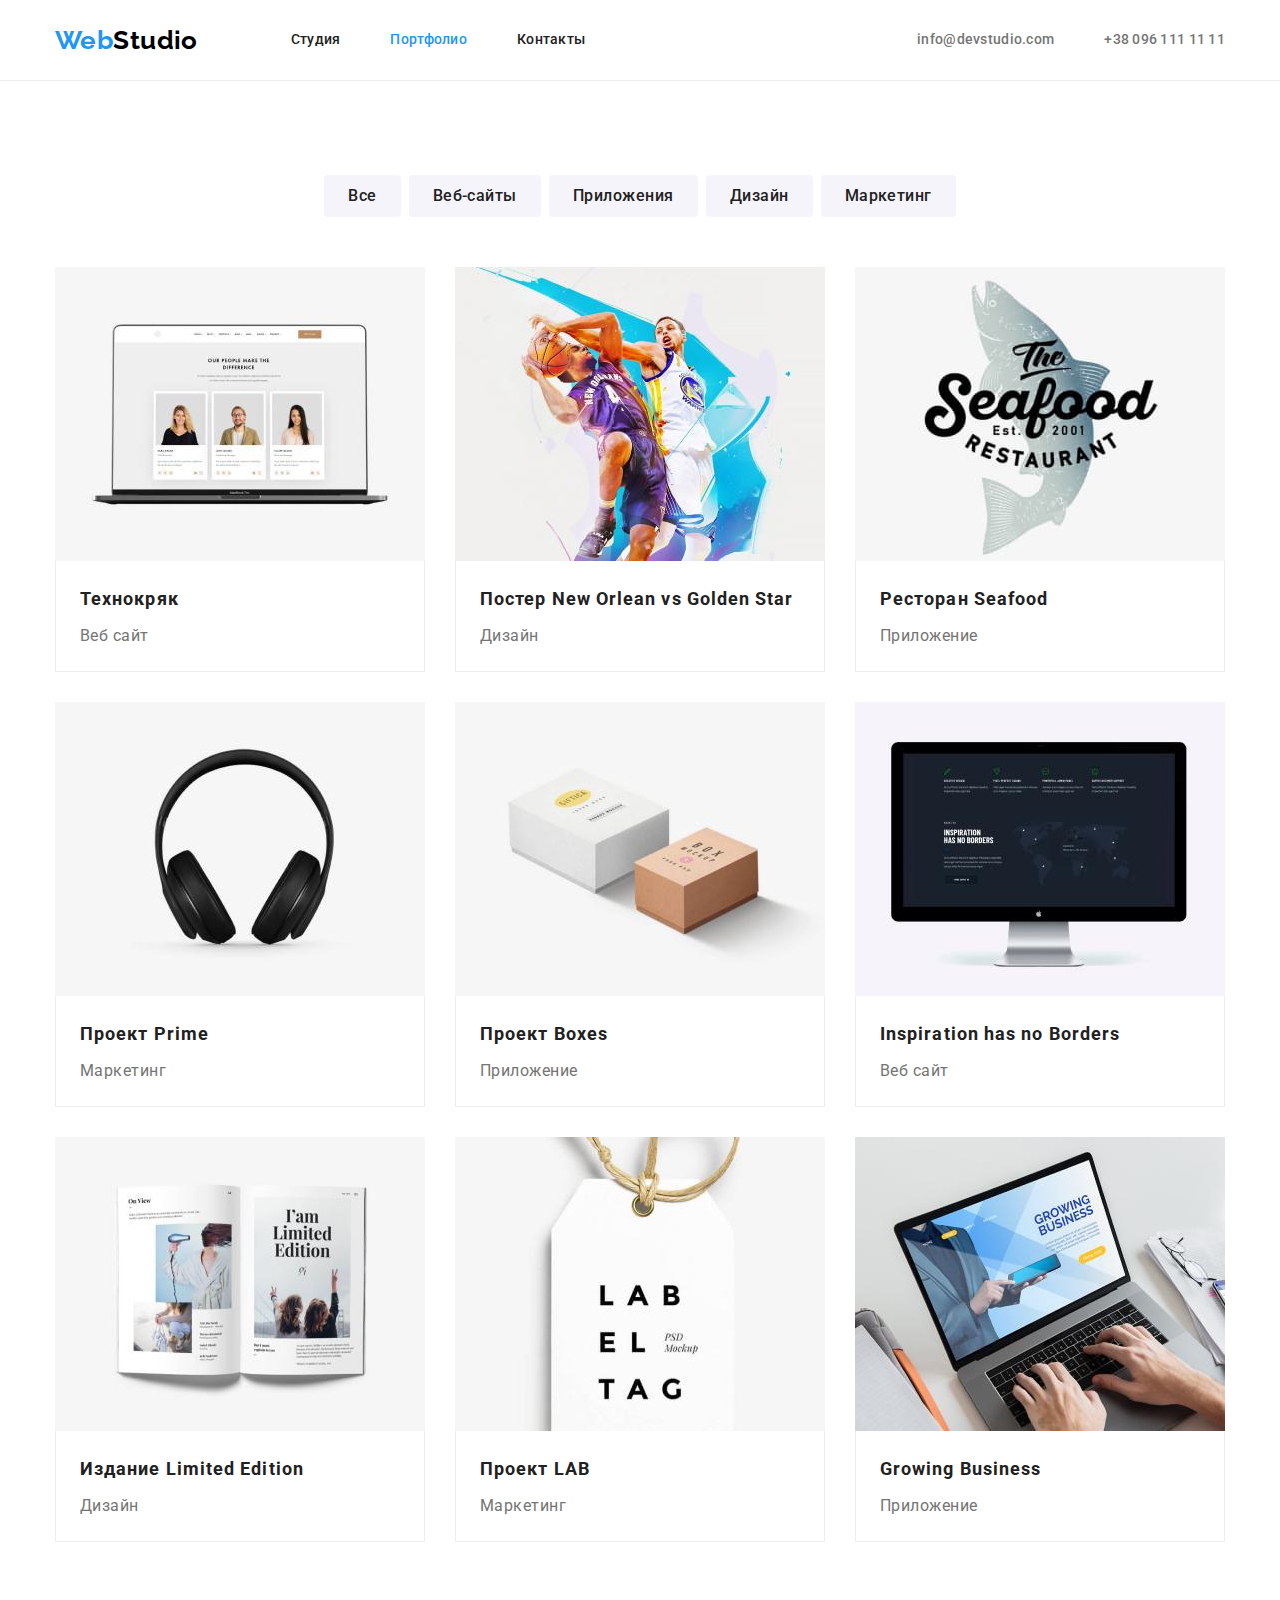
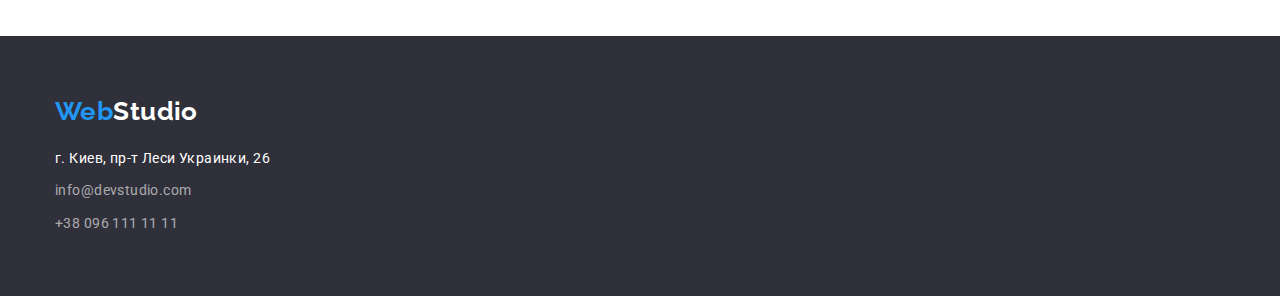
==== portfolio.html @ 7b64c640 "ДЗ-3" ====
<!DOCTYPE html>
<html lang="ru">
  <head>
    <meta charset="UTF-8" />
    <meta name="viewport" content="width=device-width, initial-scale=1.0" />
    <title lang="en">WebStudio</title>
    <link rel="preconnect" href="https://fonts.googleapis.com" />
    <link rel="preconnect" href="https://fonts.gstatic.com" crossorigin />
    <link
      href="https://fonts.googleapis.com/css2?family=Raleway:wght@700&family=Roboto:wght@400;500;700;900&display=swap"
      rel="stylesheet"
    />
    <link
      rel="stylesheet"
      href="https://cdnjs.cloudflare.com/ajax/libs/modern-normalize/0.6.0/modern-normalize.min.css"
    />
    <link rel="stylesheet" href="./css/styles.css" />
  </head>
  <body>
    <!-- Header -->
    <header>
      <div class="container header-container">
        <nav>
          <a lang="en" class="logo" href="./index.html"
            >Web<span class="h-studio">Studio</span></a
          >
          <ul class="site-nav list">
            <li class="item">
              <a href="./index.html" class="link">Студия</a>
            </li>
            <li class="item">
              <a href="./portfolio.html" class="link current">Портфолио</a>
            </li>
            <li class="item">
              <a href="./contacts.html" class="link">Контакты</a>
            </li>
          </ul>
        </nav>
        <ul class="contact-list list">
          <li class="item">
            <a href="mailto:info@devstudio.com" class="h-mail-tel"
              >info@devstudio.com</a
            >
          </li>
          <li class="item">
            <a href="tel:+380961111111" class="h-mail-tel">+38 096 111 11 11</a>
          </li>
        </ul>
      </div>
    </header>

    <main>
      <!--  Portfolio filter and set -->

      <!-- Portfolio filter -->

      <section class="section portfolio-section">
        <div class="container portfolio-container">
          <ul class="filter-list list">
            <li class="item">
              <button type="button" class="port-button all">Все</button>
            </li>
            <li class="item">
              <button type="button" class="port-button web-sites">
                Веб-сайты
              </button>
            </li>
            <li class="item">
              <button type="button" class="port-button apps">Приложения</button>
            </li>
            <li class="item">
              <button type="button" class="port-button design">Дизайн</button>
            </li>
            <li class="item">
              <button type="button" class="port-button marketing">
                Маркетинг
              </button>
            </li>
          </ul>

          <!-- Portfolio set -->

          <ul class="portfolio-list list">
            <li class="portfolio-list-item grid">
              <img
                src="./images/1ws-tehnokryak.jpg"
                alt="Фото страницы сайта"
              />
              <div class="portfolio-text">
                <h3 class="title">Технокряк</h3>
                <p>Веб сайт</p>
              </div>
            </li>
            <li class="portfolio-list-item grid">
              <img
                src="./images/2des-no-gs.jpg"
                alt="Фото баскетбольного постера"
              />
              <div class="portfolio-text">
                <h3 lang="en" class="title">
                  Постер New Orlean vs Golden Star
                </h3>
                <p>Дизайн</p>
              </div>
            </li>
            <li class="portfolio-list-item grid">
              <img
                src="./images/3app-seafood.jpg"
                alt="Логотип ресторана Сифуд"
              />
              <div class="portfolio-text">
                <h3 lang="en" class="title">Ресторан Seafood</h3>
                <p>Приложение</p>
              </div>
            </li>
            <li class="portfolio-list-item grid">
              <img src="./images/4market-prime.jpg" alt="Фото наушников" />
              <div class="portfolio-text">
                <h3 lang="en" class="title">Проект Prime</h3>
                <p>Маркетинг</p>
              </div>
            </li>
            <li class="portfolio-list-item grid">
              <img src="./images/5app-boxes.jpg" alt="Фото двух коробок" />
              <div class="portfolio-text">
                <h3 lang="en" class="title">Проект Boxes</h3>
                <p>Приложение</p>
              </div>
            </li>
            <li class="portfolio-list-item grid">
              <img
                src="./images/6ws-inspiration.jpg"
                alt="Фото страницы веб-сайта"
              />
              <div class="portfolio-text">
                <h3 lang="en" class="title">Inspiration has no Borders</h3>
                <p>Веб сайт</p>
              </div>
            </li>
            <li class="portfolio-list-item grid">
              <img
                src="./images/7des-le.jpg"
                alt="Фото страниц печатного издания"
              />
              <div class="portfolio-text">
                <h3 lang="en" class="title">Издание Limited Edition</h3>
                <p>Дизайн</p>
              </div>
            </li>
            <li class="portfolio-list-item grid">
              <img src="./images/8market-lab.jpg" alt="Фото этикетки" />
              <div class="portfolio-text">
                <h3 lang="en" class="title">Проект LAB</h3>
                <p>Маркетинг</p>
              </div>
            </li>
            <li class="portfolio-list-item grid">
              <img src="./images/9app-gb.jpg" alt="Фото экрана с приложением" />
              <div class="portfolio-text">
                <h3 lang="en" class="title">Growing Business</h3>
                <p>Приложение</p>
              </div>
            </li>
          </ul>
        </div>
      </section>
    </main>

    <!-- Footer -->
    <footer>
      <div class="container footer-container">
        <a lang="en" class="f-logo" href="./index.html"
          >Web<span class="f-studio">Studio</span></a
        ><br />
        <address>
          <p>г. Киев, пр-т Леси Украинки, 26</p>
          <a href="mailto:info@devstudio.com" class="f-mail-tel"
            >info@devstudio.com</a
          ><br />
          <a href="tel:+380961111111" class="f-mail-tel">+38 096 111 11 11</a>
        </address>
      </div>
    </footer>
  </body>
</html>
---- css/styles.css ----
/* цвет заголовков #212121 */
/* цвет текста   #757575; */
/* белый #FFFFFF  */
/* вторичный цвет фона #F5F4FA; */
/* акцент #2196F3 */
/* цвет фона Героя #2F303A */

:root {
  --title-text-color: #212121;
  --primary-text-color: #757575;
  --primary-white-color: #ffffff;
  --primary-black-color: #000;
  --second-background-color: #f5f4fa;
  --dark-background-color: #2f303a;
  --accent-color: #2196f3;
  --opasity-white-color: rgba(255, 255, 255, 0.6);
  --border-color: #eeeeee;
  --border-header--color: #ececec;
  /* --number: 3; */
}

/* .grid {
  flex-basis: calc(100% - 30px * (var(--number)) / var(--number));
} */

h1,
h2,
h3,
h4,
h5,
h6,
p,
ul {
  margin: 0;
  padding: 0;
}

img {
  display: block;
}
body {
  background-color: var(--primary-white-color);
  color: var(--primary-text-color);
  font-family: Roboto, sans-serif;
  letter-spacing: 0.03em;
  font-size: 14px;
  line-height: 1.71;
}
.container {
  margin-left: auto;
  margin-right: auto;
  width: 1200px;
  padding-left: 15px;
  padding-right: 15px;
}
/* Sections */

.section-title {
  color: var(--title-text-color);
  font-weight: bold;
  font-size: 36px;
  line-height: 1.17;
  text-align: center;
  letter-spacing: 0.03em;
  margin-bottom: 50px;
}

.list {
  list-style: none;
}

/* Header */

header {
  border-bottom: 1px solid var(--border-header--color);
}
/* Navi */
/* Logo */
.header-container {
  display: flex;
  align-items: center;
  justify-content: space-between;
}
nav {
  display: flex;
  align-items: center;
}
.site-nav {
  display: flex;
  align-items: center;
}
.site-nav .item:not(:last-child) {
  margin-right: 50px;
}
.logo,
.f-logo {
  color: var(--accent-color);
  font-family: Raleway, sans-serif;
  font-weight: bold;
  font-size: 26px;
  line-height: 1.19;
  text-decoration: none;
}
.logo {
  margin-right: 93px;
}
.h-studio {
  color: var(--primary-black-color);
}

/* Navi links*/
.site-nav .link,
.h-mail-tel {
  display: block;
  padding: 32px 0;

  color: var(--title-text-color);
  font-weight: 500;
  line-height: 1.14;
  letter-spacing: 0.02em;
  text-decoration: none;
}

.site-nav .link:hover,
.site-nav .link:focus {
  color: var(--accent-color);
}

.site-nav .link.current {
  color: var(--accent-color);
}

/* mail, tel */

.contact-list {
  display: flex;
}
.contact-list .item + .item {
  margin-left: 50px;
}
.h-mail-tel {
  color: var(--primary-text-color);
  font-weight: 500;
  line-height: 1.14;
  letter-spacing: 0.02em;
  text-decoration: none;
}

.h-mail-tel:hover,
.h-mail-tel:focus {
  color: var(--accent-color);
}

/* Hero */

.hero-section {
  padding-top: 200px;
  padding-bottom: 200px;
  background-color: var(--dark-background-color);
}

.hero-title {
  width: 696px;
  margin: 0 auto;
  text-align: center;

  color: var(--primary-white-color);
  font-weight: 900;
  font-size: 44px;
  line-height: 1.36;
  letter-spacing: 0.06em;

  text-transform: uppercase;
  margin-bottom: 30px;
}
/* Hero Button */
.hero-button {
  display: block;
  margin: 0 auto;
  padding: 10px 32px;

  font-family: inherit;
  color: var(--primary-white-color);
  background-color: var(--accent-color);
  font-weight: bold;
  font-size: 16px;
  line-height: 1.87;
  /* identical to box height, or 187% */

  letter-spacing: 0.06em;
  cursor: pointer;
  box-shadow: 0px 4px 4px rgba(0, 0, 0, 0.15);
  border-radius: 4px;
}
.hero-button:hover,
.hero-button:focus {
  color: var(--title-text-color);
  background-color: var(--second-background-color);
}
/* <!-- Feature --> */

.feature-section {
  padding-top: 94px;
  padding-bottom: 94px;
}
.feature-list {
  display: flex;
}
.feature-list-item {
  width: 270px;
}
.feature-list-item:not(:nth-child(4n)) {
  margin-right: 30px;
  /* --number:4 */
}
.feature-list .title {
  color: var(--title-text-color);
  font-size: 14px;
  line-height: 1.14;
  font-weight: bold;
  text-transform: uppercase;
  margin-bottom: 10px;
}

/* Work */
.work-section {
  padding-bottom: 94px;
}
.work-list {
  display: flex;
}
.work-list-item {
  width: 370px;
}
.work-list-item:not(:nth-child(3n)) {
  margin-right: 30px;
}
/* .work-list .grid {
  --number: 4;
} */

/* Team */

.team-section {
  padding-top: 94px;
  padding-bottom: 94px;
  background-color: var(--second-background-color);
}

.team-list {
  display: flex;

  color: var(--primary-text-color);
  font-size: 16px;
  line-height: 1.19;
  /* identical to box height */
  text-align: center;
  letter-spacing: 0.03em;
}

.team-list-item {
  background: #ffffff;
  /* material shadow v1 */

  box-shadow: 0px 1px 3px rgba(0, 0, 0, 0.12), 0px 1px 1px rgba(0, 0, 0, 0.14),
    0px 2px 1px rgba(0, 0, 0, 0.2);
  border-radius: 0px 0px 4px 4px;
}
.team-list-item:not(:nth-child(4n)) {
  margin-right: 30px;
}
.team-list-item img {
  width: 270px;
}

.team-list .title {
  color: var(--title-text-color);
  font-size: 16px;
  font-weight: 500;

  margin-bottom: 10px;
}
.team-text {
  padding: 30px 10px;
}
/* Footer */

footer {
  color: var(--primary-white-color);
  background-color: var(--dark-background-color);
  padding-top: 60px;
  padding-bottom: 60px;
}

.f-logo {
  display: inline-block;
  margin-bottom: 20px;
}
address {
  font-style: normal;
}
.f-studio {
  color: var(--primary-white-color);
}
.f-mail-tel {
  display: inline-block;
  margin-top: 9px;
  color: var(--opasity-white-color);
  text-decoration: none;
}
.f-mail-tel:hover,
.f-mail-tel:focus {
  color: var(--accent-color);
}

/* Portfolio page styles */

.portfolio-section {
  padding-top: 94px;
  padding-bottom: 94px;
}

/* Portfolio filter */

.filter-list {
  display: flex;
  justify-content: center;
  margin-bottom: 50px;
}
.port-button {
  display: block;
  padding: 6px 22px;
  border-color: transparent;
  border-radius: 4px;

  font-family: inherit;
  color: var(--title-text-color);
  background-color: var(--second-background-color);
  font-weight: 500;
  font-size: 16px;
  line-height: 1.62;
  /* identical to box height, or 162% */
  text-align: center;
  letter-spacing: 0.03em;
  cursor: pointer;
}
.port-button:hover,
.port-button:focus {
  color: var(--primary-white-color);
  background-color: var(--accent-color);
  /* shadow-middle */
  box-shadow: 0px 3px 1px rgba(0, 0, 0, 0.1), 0px 1px 2px rgba(0, 0, 0, 0.08),
    0px 2px 2px rgba(0, 0, 0, 0.12);
}

.filter-list .item:not(:last-child) {
  margin-right: 8px;
}

.port-button:hover,
.port-button:focus {
  color: var(--primary-white-color);
  background-color: var(--accent-color);
}

/* Portfolio set */

.portfolio-container {
  margin-bottom: -30px;
}
.portfolio-list {
  display: flex;
  flex-wrap: wrap;

  font-size: 16px;
  line-height: 1.87;
  /* identical to box height, or 187% */
  letter-spacing: 0.03em;
}
.portfolio-list img {
  width: 370px;
}
.portfolio-list-item {
  margin-bottom: 30px;

  background: var(--primary-white-color);
}
/* .portfolio-list-item:nth-last-of-type(-n + 3) {
  margin-bottom: 0;
} */
.portfolio-list-item:not(:nth-child(3n)) {
  margin-right: 30px;
}
.portfolio-list .title {
  display: block;
  margin-bottom: 4px;

  color: var(--title-text-color);
  font-weight: bold;
  font-size: 18px;
  line-height: 2;
  /* identical to box height, or 200% */
  letter-spacing: 0.06em;
}
.portfolio-text {
  padding: 20px 24px;

  border-right: 1px solid var(--border-color);
  border-bottom: 1px solid var(--border-color);
  border-left: 1px solid var(--border-color);
}
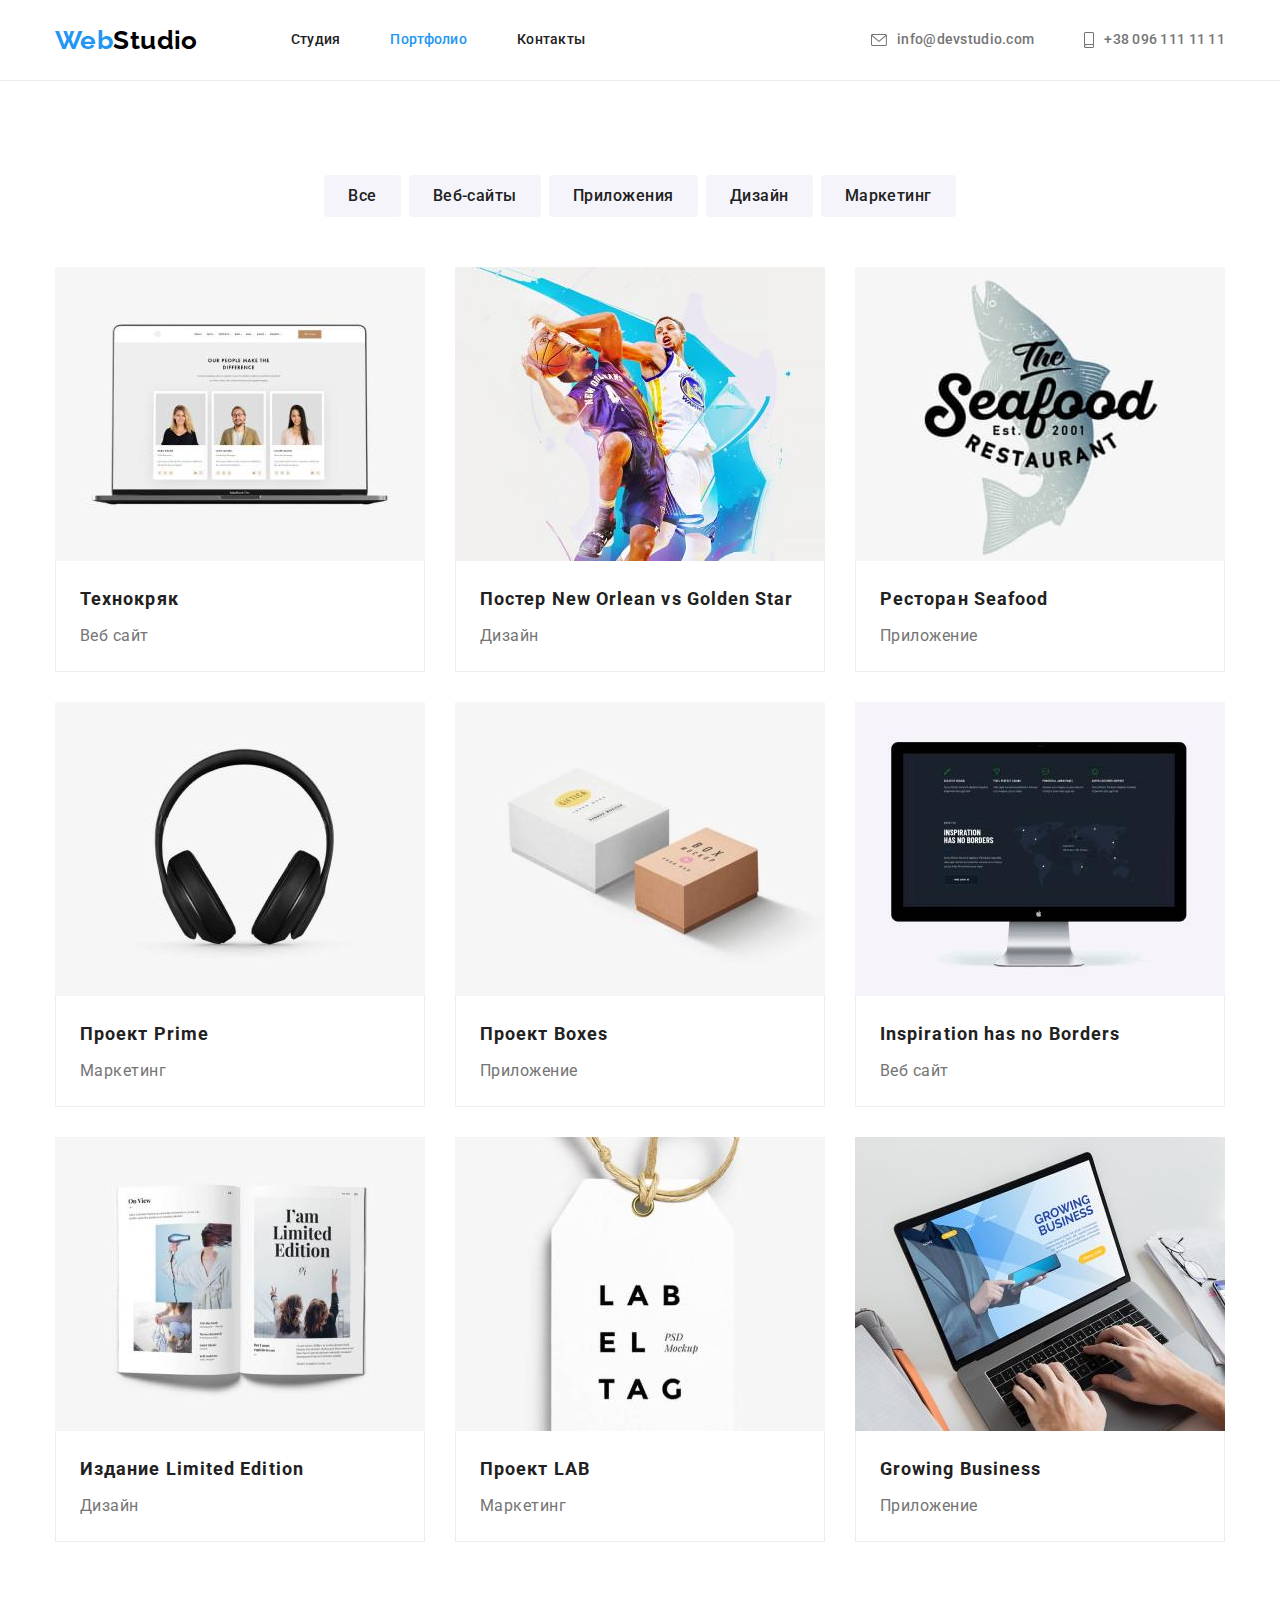
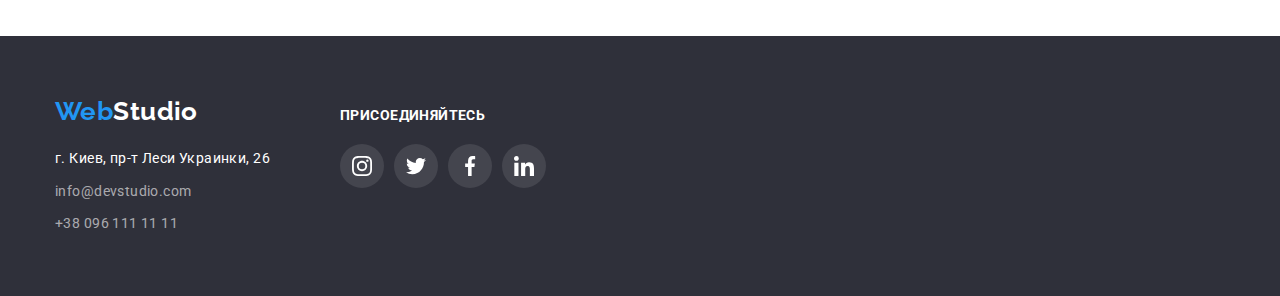
==== commit 09d6e7ad: "ДЗ-4" ====
--- a/portfolio.html
+++ b/portfolio.html
@@ -38,11 +38,17 @@
         </nav>
         <ul class="contact-list list">
           <li class="item">
+            <svg class="contact-icon" width="16" height="12">
+              <use href="./images/sprite.svg#icon-envelope"></use>
+            </svg>
             <a href="mailto:info@devstudio.com" class="h-mail-tel"
               >info@devstudio.com</a
             >
           </li>
           <li class="item">
+            <svg class="contact-icon" width="10" height="16">
+              <use href="./images/sprite.svg#icon-smartphone"></use>
+            </svg>
             <a href="tel:+380961111111" class="h-mail-tel">+38 096 111 11 11</a>
           </li>
         </ul>
@@ -169,16 +175,43 @@
     <!-- Footer -->
     <footer>
       <div class="container footer-container">
-        <a lang="en" class="f-logo" href="./index.html"
-          >Web<span class="f-studio">Studio</span></a
-        ><br />
-        <address>
-          <p>г. Киев, пр-т Леси Украинки, 26</p>
-          <a href="mailto:info@devstudio.com" class="f-mail-tel"
-            >info@devstudio.com</a
+        <div class="logo-address">
+          <a lang="en" class="f-logo" href="./index.html"
+            >Web<span class="f-studio">Studio</span></a
           ><br />
-          <a href="tel:+380961111111" class="f-mail-tel">+38 096 111 11 11</a>
-        </address>
+          <address>
+            <p>г. Киев, пр-т Леси Украинки, 26</p>
+            <a href="mailto:info@devstudio.com" class="f-mail-tel"
+              >info@devstudio.com</a
+            ><br />
+            <a href="tel:+380961111111" class="f-mail-tel">+38 096 111 11 11</a>
+          </address>
+        </div>
+        <div class="f-social">
+          <p>Присоединяйтесь</p>
+          <ul class="f-social-links list">
+            <li class="f-social-link">
+              <svg class="social-link-icon" width="20" height="20">
+                <use href="./images/sprite.svg#icon-instagram-1"></use>
+              </svg>
+            </li>
+            <li class="f-social-link">
+              <svg class="social-link-icon" width="20" height="20">
+                <use href="./images/sprite.svg#icon-twitter-1"></use>
+              </svg>
+            </li>
+            <li class="f-social-link">
+              <svg class="social-link-icon" width="20" height="20">
+                <use href="./images/sprite.svg#icon-facebook-1"></use>
+              </svg>
+            </li>
+            <li class="f-social-link">
+              <svg class="social-link-icon" width="20" height="20">
+                <use href="./images/sprite.svg#icon-linkedin-1"></use>
+              </svg>
+            </li>
+          </ul>
+        </div>
       </div>
     </footer>
   </body>
--- a/css/styles.css
+++ b/css/styles.css
@@ -13,9 +13,11 @@
   --second-background-color: #f5f4fa;
   --dark-background-color: #2f303a;
   --accent-color: #2196f3;
-  --opasity-white-color: rgba(255, 255, 255, 0.6);
+  --opasity-lite-color: rgba(255, 255, 255, 0.6);
   --border-color: #eeeeee;
   --border-header--color: #ececec;
+  --social-links-color: #afb1b8;
+  --opasity-dark-color: rgba(255, 255, 255, 0.1);
   /* --number: 3; */
 }
 
@@ -109,8 +111,7 @@
 }
 
 /* Navi links*/
-.site-nav .link,
-.h-mail-tel {
+.site-nav .link {
   display: block;
   padding: 32px 0;
 
@@ -138,17 +139,29 @@
 .contact-list .item + .item {
   margin-left: 50px;
 }
+
+.contact-list .item {
+  display: flex;
+  padding: 32px 0;
+  align-items: center;
+  color: var(--primary-text-color);
+}
+.contact-list .item:hover,
+.contact-list .item:focus {
+  color: var(--accent-color);
+  cursor: pointer;
+}
+
 .h-mail-tel {
-  color: var(--primary-text-color);
+  margin-left: 10px;
+  color: currentColor;
   font-weight: 500;
   line-height: 1.14;
   letter-spacing: 0.02em;
   text-decoration: none;
 }
-
-.h-mail-tel:hover,
-.h-mail-tel:focus {
-  color: var(--accent-color);
+.contact-icon {
+  fill: currentColor;
 }
 
 /* Hero */
@@ -156,7 +169,16 @@
 .hero-section {
   padding-top: 200px;
   padding-bottom: 200px;
-  background-color: var(--dark-background-color);
+  background-image: linear-gradient(
+      to right,
+      rgba(47, 48, 58, 0.4),
+      rgba(47, 48, 58, 0.4)
+    ),
+    url("../images/hero-img.jpg");
+
+  background-repeat: no-repeat;
+  background-position: center;
+  background-size: cover;
 }
 
 .hero-title {
@@ -213,6 +235,22 @@
   margin-right: 30px;
   /* --number:4 */
 }
+
+.feature-thumb {
+  display: block;
+  background-color: var(--second-background-color);
+  padding: 25px 100px;
+  margin-bottom: 30px;
+  border-radius: 4px;
+  color: var(--title-text-color);
+}
+.feature-thumb:hover {
+  color: var(--accent-color);
+}
+.feature-icon {
+  fill: currentColor;
+}
+
 .feature-list .title {
   color: var(--title-text-color);
   font-size: 14px;
@@ -272,7 +310,30 @@
 .team-list-item img {
   width: 270px;
 }
-
+.social-links {
+  display: flex;
+  margin: 16px 32px 0;
+}
+.social-link {
+  display: flex;
+  border-radius: 50%;
+  width: 44px;
+  height: 44px;
+  color: var(--social-links-color);
+  background-color: var(--primary-white-color);
+}
+
+.social-link:hover {
+  color: var(--primary-white-color);
+  background-color: var(--accent-color);
+}
+.social-link + .social-link {
+  margin-left: 10px;
+}
+.social-link-icon {
+  margin: auto;
+  fill: currentColor;
+}
 .team-list .title {
   color: var(--title-text-color);
   font-size: 16px;
@@ -283,6 +344,36 @@
 .team-text {
   padding: 30px 10px;
 }
+
+/* Clients */
+
+.clients-section {
+  padding-top: 94px;
+  padding-bottom: 94px;
+}
+.clients-links {
+  display: flex;
+}
+.client-link {
+  display: flex;
+  width: 170px;
+  height: 92px;
+  padding: 16px 32px;
+  color: var(--social-links-color);
+  border: 1px solid var(--social-links-color);
+  border-radius: 4px;
+}
+.client-link + .client-link {
+  margin-left: 30px;
+}
+.client-link:hover {
+  color: var(--accent-color);
+  border: 1px solid var(--accent-color);
+}
+.client-link-icon {
+  fill: currentColor;
+}
+
 /* Footer */
 
 footer {
@@ -291,6 +382,9 @@
   padding-top: 60px;
   padding-bottom: 60px;
 }
+.footer-container {
+  display: flex;
+}
 
 .f-logo {
   display: inline-block;
@@ -305,14 +399,41 @@
 .f-mail-tel {
   display: inline-block;
   margin-top: 9px;
-  color: var(--opasity-white-color);
+  color: var(--opasity-lite-color);
   text-decoration: none;
 }
 .f-mail-tel:hover,
 .f-mail-tel:focus {
   color: var(--accent-color);
 }
-
+.f-social {
+  display: block;
+  padding-top: 12px;
+  margin-left: 70px;
+
+  font-weight: bold;
+  line-height: 1.14;
+  text-transform: uppercase;
+  color: var(--primary-white-color);
+}
+.f-social-links {
+  display: flex;
+  margin-top: 20px;
+}
+.f-social-link {
+  display: flex;
+  border-radius: 50%;
+  width: 44px;
+  height: 44px;
+  color: var(--primary-white-color);
+  background-color: var(--opasity-dark-color);
+}
+.f-social-link + .f-social-link {
+  margin-left: 10px;
+}
+.f-social-link:hover {
+  background-color: var(--accent-color);
+}
 /* Portfolio page styles */
 
 .portfolio-section {
@@ -385,6 +506,10 @@
 
   background: var(--primary-white-color);
 }
+.portfolio-list-item:hover {
+  box-shadow: 0px 1px 1px rgba(0, 0, 0, 0.12), 0px 4px 4px rgba(0, 0, 0, 0.06),
+    1px 4px 6px rgba(0, 0, 0, 0.16);
+}
 /* .portfolio-list-item:nth-last-of-type(-n + 3) {
   margin-bottom: 0;
 } */
